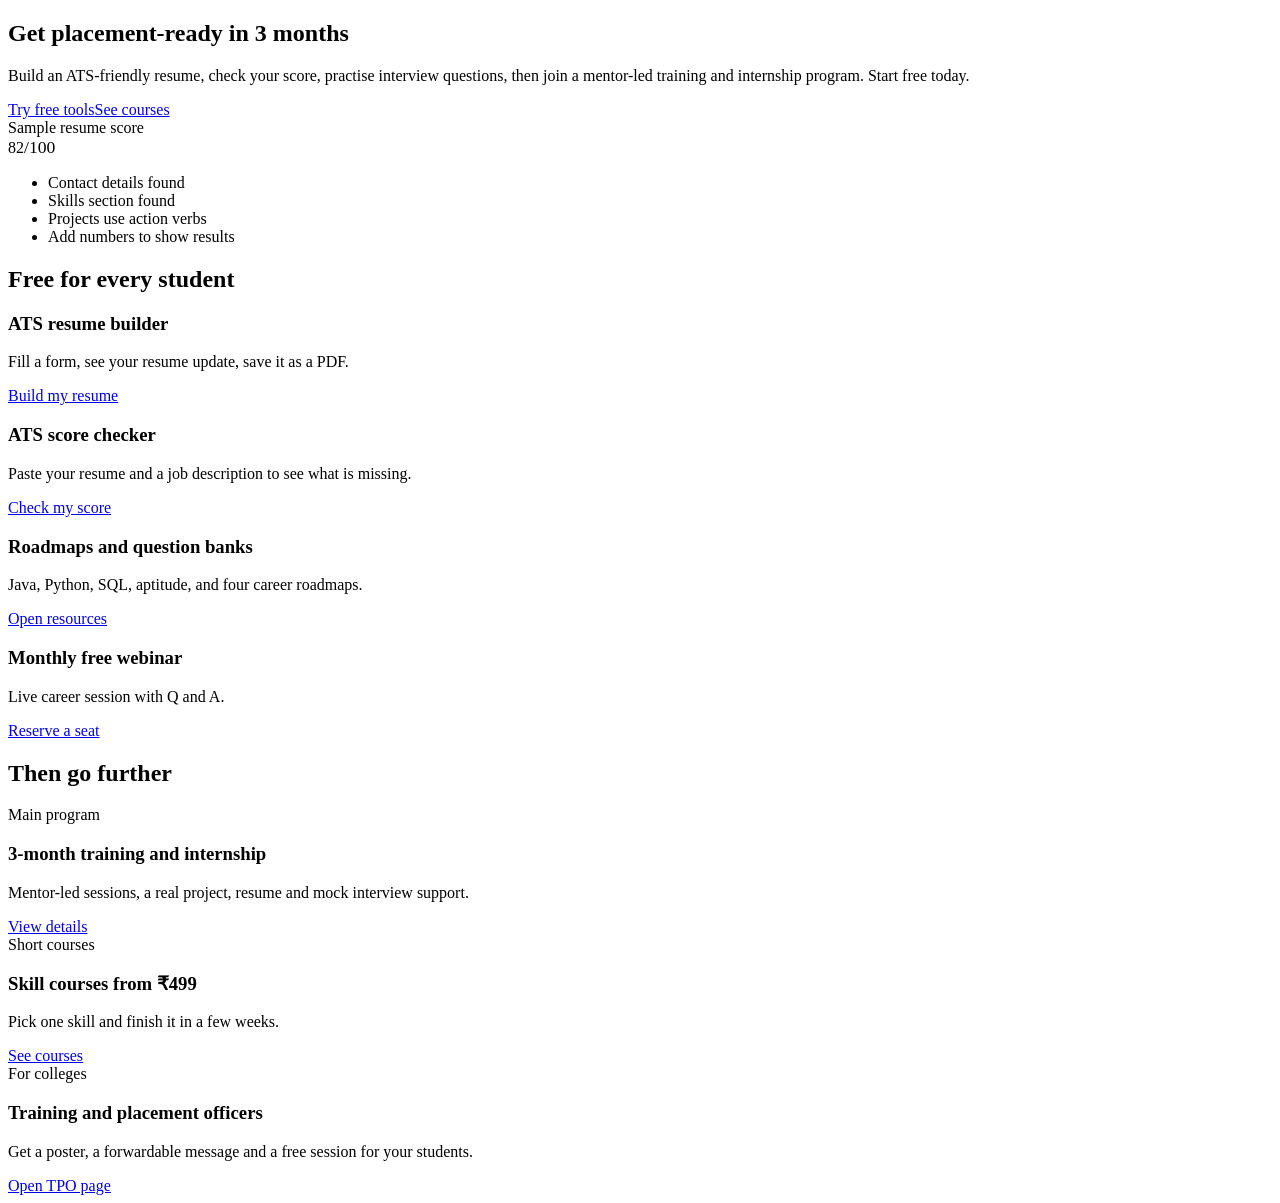
==== index.html @ d9c99545 "Add files via upload" ====
<!doctype html><html lang="en"><head><meta charset="utf-8"><meta name="viewport" content="width=device-width,initial-scale=1">
<title>Get placement-ready in 3 months | HireReady</title><meta name="description" content="Free ATS resume builder, ATS score checker, interview prep and a 3-month training and internship program for students.">
<link rel="preconnect" href="https://fonts.googleapis.com"><link rel="preconnect" href="https://fonts.gstatic.com" crossorigin>
<link href="https://fonts.googleapis.com/css2?family=Bricolage+Grotesque:wght@600;700&family=Figtree:wght@400;500;600&display=swap" rel="stylesheet">
<link rel="stylesheet" href="css/style.css"><script src="js/config.js"></script></head><body><div id="site-header"></div><main>
<section class="hero"><div class="wrap"><div>
<h1>Get placement-ready in 3 months</h1>
<p class="lead">Build an ATS-friendly resume, check your score, practise interview questions, then join a mentor-led training and internship program. Start free today.</p>
<div class="row"><a class="btn" href="free-tools.html">Try free tools</a><a class="btn ghost" href="courses.html">See courses</a></div></div>
<div class="score" aria-label="Example resume score"><p style="margin:0">Sample resume score</p><div class="big">82<small style="font-size:1.1rem;color:var(--muted)">/100</small></div>
<div class="bar"><i style="width:82%"></i></div>
<ul class="chk"><li>Contact details found</li><li>Skills section found</li><li>Projects use action verbs</li><li class="no">Add numbers to show results</li></ul></div></div></section>
<section class="alt"><div class="wrap"><h2>Free for every student</h2><div class="grid">
<div class="card"><h3>ATS resume builder</h3><p>Fill a form, see your resume update, save it as a PDF.</p><a href="free-tools.html#builder">Build my resume</a></div>
<div class="card"><h3>ATS score checker</h3><p>Paste your resume and a job description to see what is missing.</p><a href="free-tools.html#checker">Check my score</a></div>
<div class="card"><h3>Roadmaps and question banks</h3><p>Java, Python, SQL, aptitude, and four career roadmaps.</p><a href="resources.html">Open resources</a></div>
<div class="card"><h3>Monthly free webinar</h3><p>Live career session with Q and A.</p><a data-link="webinar" href="#">Reserve a seat</a></div></div></div></section>
<section><div class="wrap"><h2>Then go further</h2><div class="grid">
<div class="card"><span class="tag">Main program</span><h3>3-month training and internship</h3><p>Mentor-led sessions, a real project, resume and mock interview support.</p><a class="btn" href="courses.html">View details</a></div>
<div class="card"><span class="tag">Short courses</span><h3>Skill courses from ₹499</h3><p>Pick one skill and finish it in a few weeks.</p><a class="btn ghost" href="courses.html#short">See courses</a></div>
<div class="card"><span class="tag">For colleges</span><h3>Training and placement officers</h3><p>Get a poster, a forwardable message and a free session for your students.</p><a class="btn ghost" href="colleges.html">Open TPO page</a></div></div></div></section>
</main><div id="site-footer"></div><script src="js/main.js"></script></body></html>
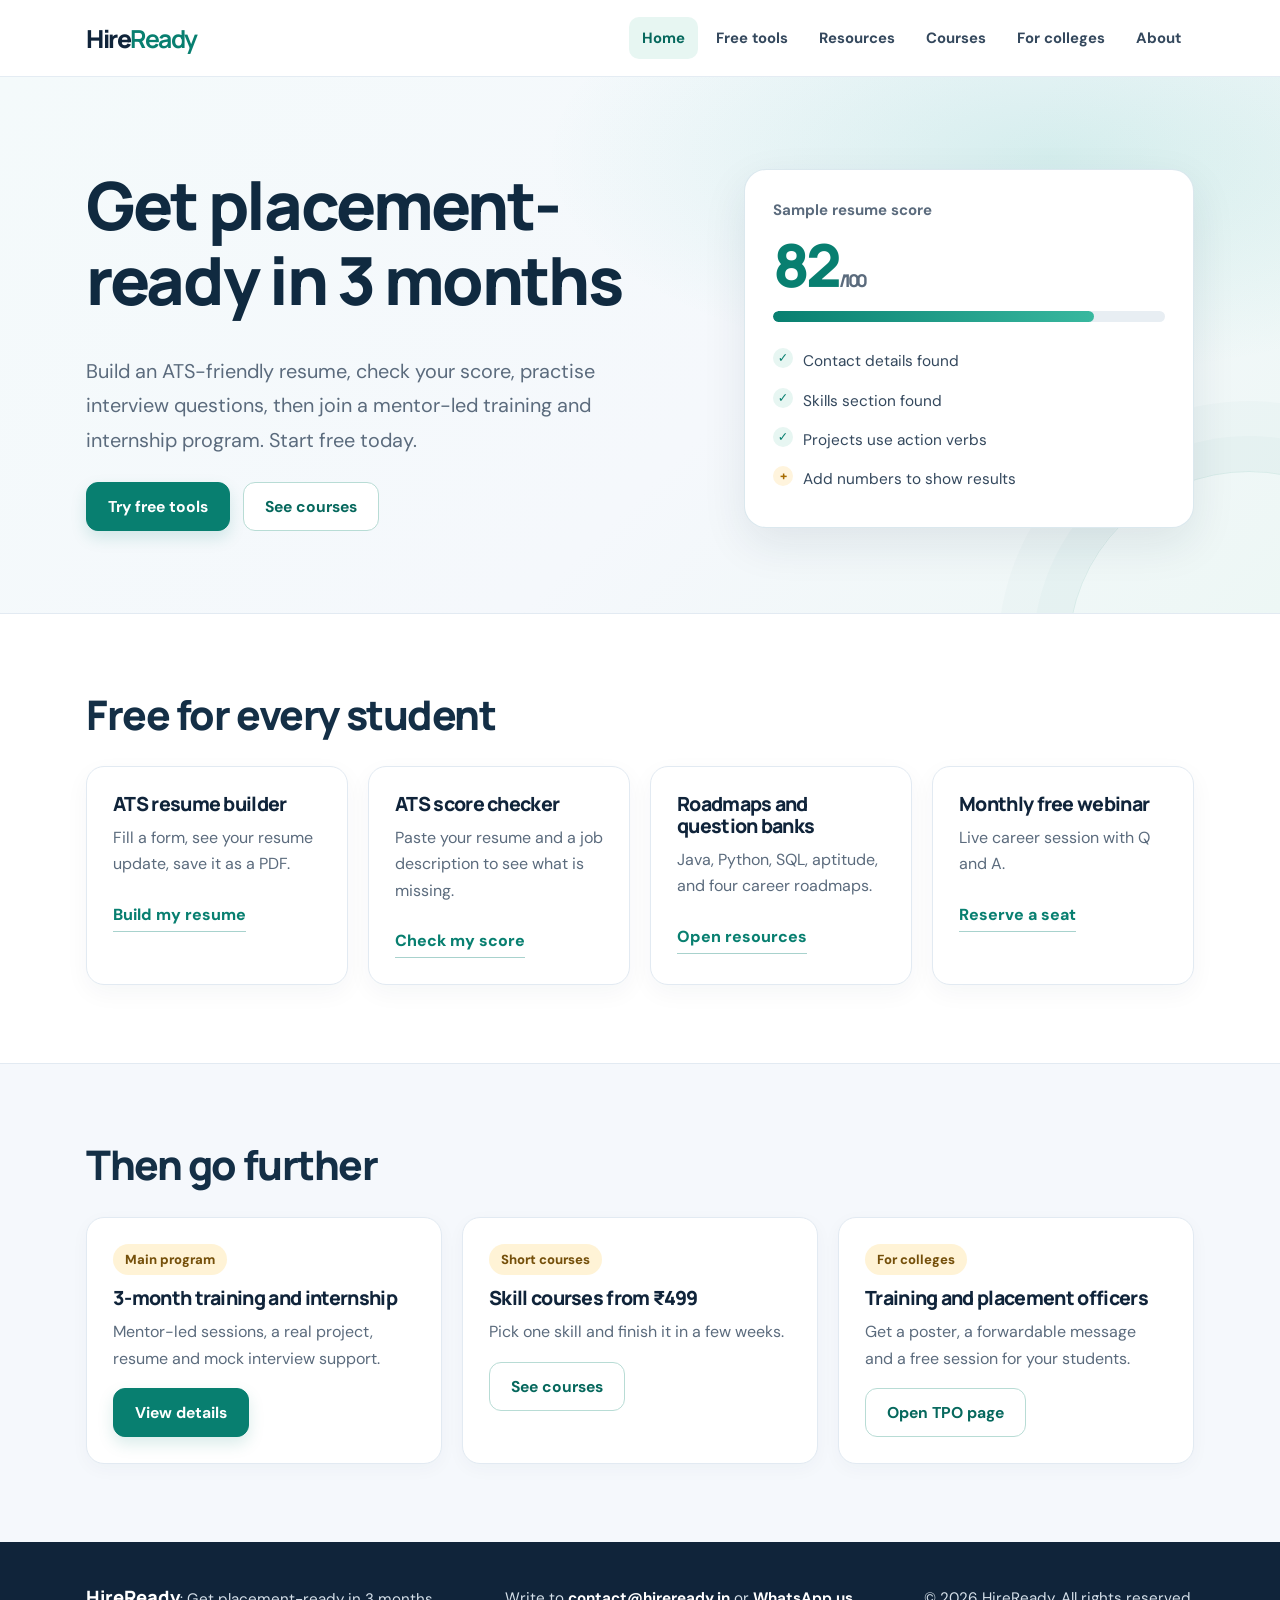
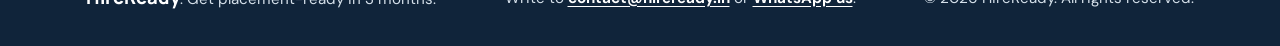
==== commit 9592ab00: "firstversion" ====
--- a/index.html
+++ b/index.html
@@ -1,22 +1,97 @@
-<!doctype html><html lang="en"><head><meta charset="utf-8"><meta name="viewport" content="width=device-width,initial-scale=1">
-<title>Get placement-ready in 3 months | HireReady</title><meta name="description" content="Free ATS resume builder, ATS score checker, interview prep and a 3-month training and internship program for students.">
-<link rel="preconnect" href="https://fonts.googleapis.com"><link rel="preconnect" href="https://fonts.gstatic.com" crossorigin>
-<link href="https://fonts.googleapis.com/css2?family=Bricolage+Grotesque:wght@600;700&family=Figtree:wght@400;500;600&display=swap" rel="stylesheet">
-<link rel="stylesheet" href="css/style.css"><script src="js/config.js"></script></head><body><div id="site-header"></div><main>
-<section class="hero"><div class="wrap"><div>
-<h1>Get placement-ready in 3 months</h1>
-<p class="lead">Build an ATS-friendly resume, check your score, practise interview questions, then join a mentor-led training and internship program. Start free today.</p>
-<div class="row"><a class="btn" href="free-tools.html">Try free tools</a><a class="btn ghost" href="courses.html">See courses</a></div></div>
-<div class="score" aria-label="Example resume score"><p style="margin:0">Sample resume score</p><div class="big">82<small style="font-size:1.1rem;color:var(--muted)">/100</small></div>
-<div class="bar"><i style="width:82%"></i></div>
-<ul class="chk"><li>Contact details found</li><li>Skills section found</li><li>Projects use action verbs</li><li class="no">Add numbers to show results</li></ul></div></div></section>
-<section class="alt"><div class="wrap"><h2>Free for every student</h2><div class="grid">
-<div class="card"><h3>ATS resume builder</h3><p>Fill a form, see your resume update, save it as a PDF.</p><a href="free-tools.html#builder">Build my resume</a></div>
-<div class="card"><h3>ATS score checker</h3><p>Paste your resume and a job description to see what is missing.</p><a href="free-tools.html#checker">Check my score</a></div>
-<div class="card"><h3>Roadmaps and question banks</h3><p>Java, Python, SQL, aptitude, and four career roadmaps.</p><a href="resources.html">Open resources</a></div>
-<div class="card"><h3>Monthly free webinar</h3><p>Live career session with Q and A.</p><a data-link="webinar" href="#">Reserve a seat</a></div></div></div></section>
-<section><div class="wrap"><h2>Then go further</h2><div class="grid">
-<div class="card"><span class="tag">Main program</span><h3>3-month training and internship</h3><p>Mentor-led sessions, a real project, resume and mock interview support.</p><a class="btn" href="courses.html">View details</a></div>
-<div class="card"><span class="tag">Short courses</span><h3>Skill courses from ₹499</h3><p>Pick one skill and finish it in a few weeks.</p><a class="btn ghost" href="courses.html#short">See courses</a></div>
-<div class="card"><span class="tag">For colleges</span><h3>Training and placement officers</h3><p>Get a poster, a forwardable message and a free session for your students.</p><a class="btn ghost" href="colleges.html">Open TPO page</a></div></div></div></section>
-</main><div id="site-footer"></div><script src="js/main.js"></script></body></html>
+<!doctype html>
+<html lang="en">
+
+<head>
+    <meta charset="utf-8">
+    <meta name="viewport" content="width=device-width,initial-scale=1">
+    <title>Get placement-ready in 3 months | HireReady</title>
+    <meta name="description"
+        content="Free ATS resume builder, ATS score checker, interview prep and a 3-month training and internship program for students.">
+    <link rel="preconnect" href="https://fonts.googleapis.com">
+    <link rel="preconnect" href="https://fonts.gstatic.com" crossorigin>
+    <link
+        href="https://fonts.googleapis.com/css2?family=Bricolage+Grotesque:wght@600;700&family=Figtree:wght@400;500;600&display=swap"
+        rel="stylesheet">
+    <link rel="stylesheet" href="css/style.css">
+    <script src="js/config.js"></script>
+</head>
+
+<body>
+    <div id="site-header"></div>
+    <main>
+        <section class="hero">
+            <div class="wrap">
+                <div>
+                    <h1>Get placement-ready in 3 months</h1>
+                    <p class="lead">Build an ATS-friendly resume, check your score, practise interview questions, then
+                        join a mentor-led training and internship program. Start free today.</p>
+                    <div class="row"><a class="btn" href="free-tools.html">Try free tools</a><a class="btn ghost"
+                            href="courses.html">See courses</a></div>
+                </div>
+                <div class="score" aria-label="Example resume score">
+                    <p style="margin:0">Sample resume score</p>
+                    <div class="big">82<small style="font-size:1.1rem;color:var(--muted)">/100</small></div>
+                    <div class="bar"><i style="width:82%"></i></div>
+                    <ul class="chk">
+                        <li>Contact details found</li>
+                        <li>Skills section found</li>
+                        <li>Projects use action verbs</li>
+                        <li class="no">Add numbers to show results</li>
+                    </ul>
+                </div>
+            </div>
+        </section>
+        <section class="alt">
+            <div class="wrap">
+                <h2>Free for every student</h2>
+                <div class="grid">
+                    <div class="card">
+                        <h3>ATS resume builder</h3>
+                        <p>Fill a form, see your resume update, save it as a PDF.</p><a
+                            href="free-tools.html#builder">Build my resume</a>
+                    </div>
+                    <div class="card">
+                        <h3>ATS score checker</h3>
+                        <p>Paste your resume and a job description to see what is missing.</p><a
+                            href="free-tools.html#checker">Check my score</a>
+                    </div>
+                    <div class="card">
+                        <h3>Roadmaps and question banks</h3>
+                        <p>Java, Python, SQL, aptitude, and four career roadmaps.</p><a href="resources.html">Open
+                            resources</a>
+                    </div>
+                    <div class="card">
+                        <h3>Monthly free webinar</h3>
+                        <p>Live career session with Q and A.</p><a data-link="webinar" href="#">Reserve a seat</a>
+                    </div>
+                </div>
+            </div>
+        </section>
+        <section>
+            <div class="wrap">
+                <h2>Then go further</h2>
+                <div class="grid">
+                    <div class="card"><span class="tag">Main program</span>
+                        <h3>3-month training and internship</h3>
+                        <p>Mentor-led sessions, a real project, resume and mock interview support.</p><a class="btn"
+                            href="courses.html">View details</a>
+                    </div>
+                    <div class="card"><span class="tag">Short courses</span>
+                        <h3>Skill courses from ₹499</h3>
+                        <p>Pick one skill and finish it in a few weeks.</p><a class="btn ghost"
+                            href="courses.html#short">See courses</a>
+                    </div>
+                    <div class="card"><span class="tag">For colleges</span>
+                        <h3>Training and placement officers</h3>
+                        <p>Get a poster, a forwardable message and a free session for your students.</p><a
+                            class="btn ghost" href="colleges.html">Open TPO page</a>
+                    </div>
+                </div>
+            </div>
+        </section>
+    </main>
+    <div id="site-footer"></div>
+    <script src="js/main.js"></script>
+</body>
+
+</html>
--- a/css/style.css
+++ b/css/style.css
@@ -0,0 +1,105 @@
+@import url('https://fonts.googleapis.com/css2?family=DM+Sans:wght@400;500;600;700&family=Manrope:wght@500;600;700;800&display=swap');
+
+:root{
+  --ink:#10243A;--muted:#5B6B7D;--paper:#F5F8FC;--card:#FFFFFF;
+  --line:#E2EAF2;--teal:#087F70;--teal-dark:#06685D;--teal-soft:#E7F6F2;
+  --gold:#FFC857;--r:18px;--shadow:0 16px 45px rgba(20,45,72,.09);
+}
+*{box-sizing:border-box}
+html{scroll-behavior:smooth;scroll-padding-top:90px}
+body{margin:0;font:16px/1.65 "DM Sans",system-ui,sans-serif;color:var(--ink);background:var(--paper)}
+h1,h2,h3{font-family:"Manrope","DM Sans",sans-serif;line-height:1.13;margin:0 0 .55em;letter-spacing:-.035em}
+h1{font-size:clamp(2.45rem,5.5vw,4.15rem);font-weight:800;max-width:760px}
+h2{font-size:clamp(1.8rem,3.5vw,2.55rem);font-weight:800}
+h3{font-size:1.22rem;font-weight:800}
+p{margin:0 0 1em;max-width:68ch}
+a{color:var(--teal);text-underline-offset:3px}
+.wrap{width:min(1160px,100%);margin:0 auto;padding:0 26px}
+section{padding:78px 0}
+.alt{background:#fff;border-block:1px solid var(--line)}
+:focus-visible{outline:3px solid var(--gold);outline-offset:3px;border-radius:5px}
+
+/* Header and navigation */
+.site-header{background:rgba(255,255,255,.94);border-bottom:1px solid rgba(226,234,242,.9);position:sticky;top:0;z-index:20;backdrop-filter:blur(14px)}
+.site-header .wrap{display:flex;align-items:center;justify-content:space-between;min-height:76px;gap:22px}
+.logo{font:800 1.55rem "Manrope",sans-serif;color:var(--ink);text-decoration:none;letter-spacing:-.06em;white-space:nowrap}
+.logo b{color:var(--teal)}
+nav ul{display:flex;align-items:center;gap:5px;list-style:none;margin:0;padding:0;flex-wrap:wrap}
+nav a{display:block;padding:9px 13px;border-radius:10px;color:#34485D;text-decoration:none;font-weight:700;font-size:.93rem;transition:background .2s,color .2s}
+nav a:hover,nav a[aria-current]{background:var(--teal-soft);color:var(--teal-dark)}
+.menu-btn{display:none;background:#fff;border:1px solid var(--line);border-radius:10px;padding:9px 13px;font:600 .95rem "DM Sans",sans-serif;color:var(--ink)}
+@media(max-width:860px){
+ .site-header .wrap{min-height:68px}
+ .menu-btn{display:block}
+ nav{display:none;position:absolute;left:0;right:0;top:100%;background:#fff;border-bottom:1px solid var(--line);padding:12px 24px 18px;box-shadow:0 18px 25px rgba(20,45,72,.08)}
+ nav.open{display:block}
+ nav ul{flex-direction:column;align-items:stretch;gap:3px}
+ nav a{padding:12px}
+}
+
+/* Buttons and hero */
+.btn{display:inline-flex;align-items:center;justify-content:center;gap:8px;background:var(--teal);color:#fff;border:1px solid var(--teal);border-radius:12px;padding:13px 21px;font:700 .98rem "DM Sans",sans-serif;text-decoration:none;cursor:pointer;box-shadow:0 7px 16px rgba(8,127,112,.15);transition:transform .18s,background .18s,box-shadow .18s}
+.btn:hover{background:var(--teal-dark);border-color:var(--teal-dark);color:#fff;transform:translateY(-2px);box-shadow:0 10px 22px rgba(8,127,112,.2)}
+.btn.ghost{background:#fff;color:var(--teal-dark);border:1px solid #B8DCD5;box-shadow:none}
+.btn.ghost:hover{background:var(--teal-soft);border-color:var(--teal)}
+.btn.gold{background:var(--gold);border-color:var(--gold);color:var(--ink);box-shadow:none}
+.row{display:flex;gap:13px;flex-wrap:wrap;margin-top:24px}
+.hero{position:relative;overflow:hidden;padding:90px 0 82px;background:radial-gradient(ellipse at 82% 15%,rgba(20,174,150,.14),transparent 34%),linear-gradient(135deg,#F4FAFB 0%,#F5F8FC 58%,#EDF7F5 100%)}
+.hero:before{content:"";position:absolute;width:360px;height:360px;border:1px solid rgba(8,127,112,.10);border-radius:50%;right:-150px;bottom:-220px;box-shadow:0 0 0 35px rgba(8,127,112,.025),0 0 0 70px rgba(8,127,112,.02)}
+.hero .wrap{position:relative;display:grid;grid-template-columns:1.12fr .88fr;gap:68px;align-items:center}
+.hero h1{color:#102A40}
+.lead{font-size:clamp(1.08rem,2vw,1.24rem);line-height:1.75;color:var(--muted);max-width:650px}
+.hero .score{max-width:450px;justify-self:end;width:100%}
+@media(max-width:860px){.hero{padding:64px 0}.hero .wrap{grid-template-columns:1fr;gap:34px}.hero .score{justify-self:start;max-width:560px}}
+.score{background:#fff;border:1px solid rgba(218,231,238,.95);border-radius:22px;padding:28px;box-shadow:var(--shadow);position:relative}
+.score:after{content:"";position:absolute;inset:10px -10px -10px 10px;border:1px solid rgba(8,127,112,.13);border-radius:22px;z-index:-1}
+.score>p{font-weight:700;color:var(--muted);font-size:.94rem}
+.score .big{font:800 3.7rem "Manrope",sans-serif;color:var(--teal);line-height:1.1;letter-spacing:-.06em;margin-top:9px}
+.bar{height:11px;background:#E8EEF3;border-radius:20px;overflow:hidden;margin:14px 0 20px}
+.bar i{display:block;height:100%;background:linear-gradient(90deg,#087F70,#38B89F);border-radius:20px}
+.chk{list-style:none;padding:0;margin:0}
+.chk li{padding:7px 0 7px 30px;position:relative;font-size:.96rem;color:#34485D}
+.chk li:before{content:"✓";position:absolute;left:0;top:6px;width:20px;height:20px;display:grid;place-items:center;border-radius:50%;background:var(--teal-soft);color:var(--teal);font-size:.78rem;font-weight:800}
+.chk li.no:before{content:"+";background:#FFF4DD;color:#A66B00}
+
+/* Content cards */
+section h2{margin-bottom:28px}
+.grid{display:grid;gap:20px;grid-template-columns:repeat(auto-fit,minmax(235px,1fr))}
+.card{background:var(--card);border:1px solid var(--line);border-radius:var(--r);padding:26px;box-shadow:0 5px 18px rgba(20,45,72,.035);transition:transform .2s,border-color .2s,box-shadow .2s}
+.card:hover{transform:translateY(-4px);border-color:#C5DDD8;box-shadow:0 14px 30px rgba(20,45,72,.08)}
+.card h3{margin-bottom:10px}
+.card p{color:var(--muted);line-height:1.65}
+.card>a:not(.btn){display:inline-flex;margin-top:8px;font-weight:800;text-decoration:none;border-bottom:1px solid rgba(8,127,112,.35);padding-bottom:3px}
+.card>a:not(.btn):hover{color:var(--teal-dark);border-color:var(--teal-dark)}
+.card .fee{font:800 1.55rem "Manrope",sans-serif;color:var(--teal)}
+.tag{display:inline-flex;background:#FFF3D6;color:#75500B;border-radius:30px;padding:5px 12px;font-size:.82rem;font-weight:800;margin-bottom:12px}
+.alt .card{box-shadow:0 8px 24px rgba(20,45,72,.045)}
+.alt .grid{grid-template-columns:repeat(auto-fit,minmax(225px,1fr))}
+section:not(.hero) .wrap>h2{color:#142F46}
+details{border-top:1px solid var(--line);padding:12px 0}
+summary{cursor:pointer;font-weight:700}
+label{display:block;font-weight:700;font-size:.92rem;margin:12px 0 5px}
+input,textarea,select{width:100%;padding:12px 14px;border:1px solid #C9D5E0;border-radius:10px;font:inherit;background:#fff;color:var(--ink)}
+input:focus,textarea:focus,select:focus{outline:3px solid rgba(8,127,112,.12);border-color:var(--teal)}
+textarea{min-height:90px;resize:vertical}
+.tool-grid{display:grid;grid-template-columns:minmax(0,1fr) minmax(0,1fr);gap:24px;align-items:start}
+@media(max-width:900px){.tool-grid{grid-template-columns:1fr}}
+.paper{background:#fff;border:1px solid var(--line);border-radius:12px;padding:32px;font:14px/1.5 Arial,sans-serif;color:#000;min-height:420px;box-shadow:0 5px 18px rgba(20,45,72,.04)}
+.paper h1{font:700 24px Arial,sans-serif;margin:0}.paper h2{font:700 13px Arial,sans-serif;border-bottom:1px solid #000;margin:14px 0 4px;padding-bottom:2px}
+.paper ul{margin:2px 0;padding-left:18px}.paper p{margin:0 0 2px;max-width:none}
+.miss{background:#FFF3D6;padding:3px 9px;border-radius:6px;display:inline-block;margin:3px}
+.poster{background:linear-gradient(135deg,var(--teal-dark),var(--teal));color:#fff;border-radius:20px;padding:38px;max-width:560px;box-shadow:var(--shadow)}
+.poster h2{color:#fff;font-size:2rem}.poster li{margin:6px 0}.poster .pill{background:var(--gold);color:var(--ink);font-weight:800;display:inline-block;padding:6px 14px;border-radius:20px}
+.note{background:#FFF7E5;border:1px solid #F5E2B7;border-left:4px solid var(--gold);padding:13px 16px;border-radius:10px;font-size:.95rem}
+.site-footer{background:#10243A;color:#D5E0EA;padding:42px 0 34px;font-size:.95rem}
+.site-footer .wrap{display:flex;flex-wrap:wrap;align-items:center;justify-content:space-between;gap:8px 30px}
+.site-footer p{margin:0;max-width:none}
+.site-footer strong{font:800 1.15rem "Manrope",sans-serif;color:#fff}
+.site-footer a{color:#fff;font-weight:700}
+@media(max-width:650px){
+ .wrap{padding:0 19px}section{padding:58px 0}.hero{padding:56px 0}
+ .hero .row{display:grid;grid-template-columns:1fr}.hero .btn{width:100%}
+ .score{padding:23px}.card{padding:22px}.site-footer .wrap{display:block}.site-footer p+p{margin-top:12px}
+}
+@media print{.site-header,.site-footer,.no-print{display:none!important}body{background:#fff}.paper{border:0;padding:0;box-shadow:none}.tool-grid{display:block}section{padding:0}.alt{border:0}
+body.print-poster main section:not(.poster-sec){display:none}body.print-poster .poster-sec .no-poster{display:none}}
